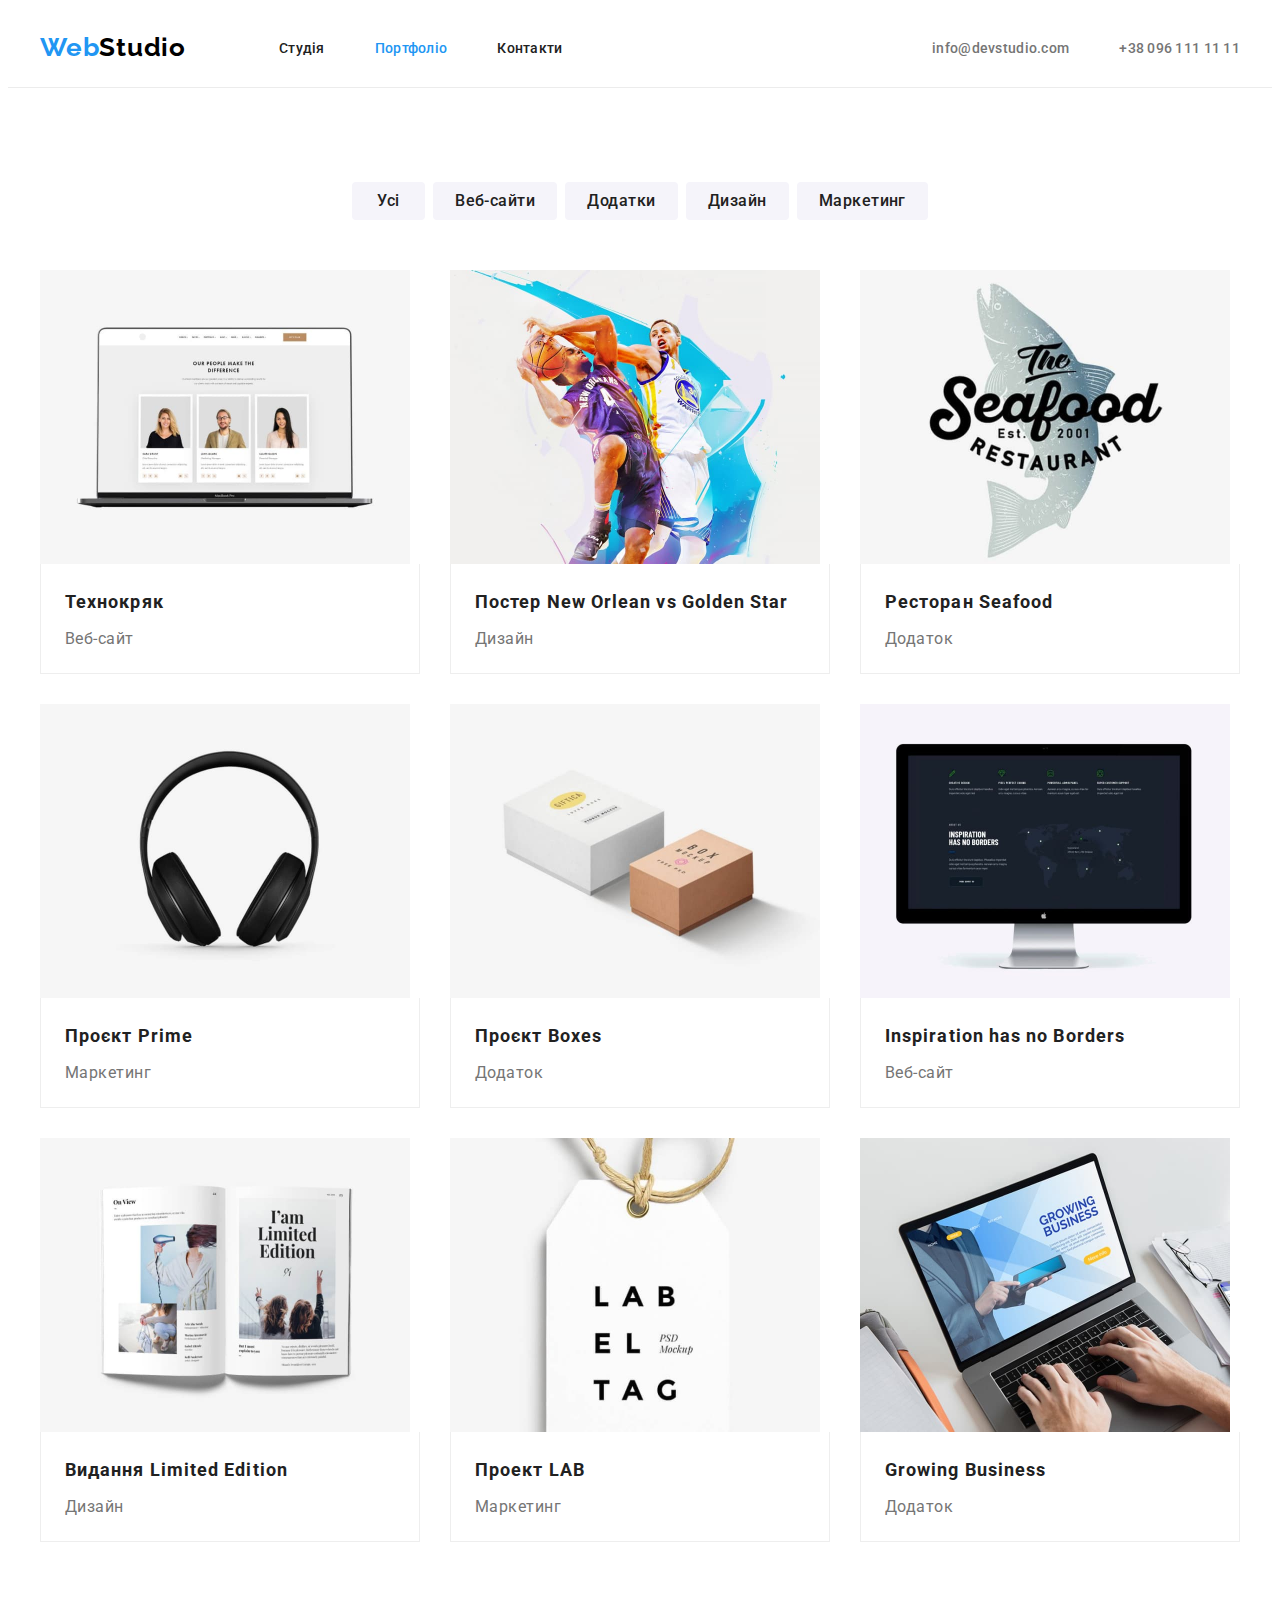
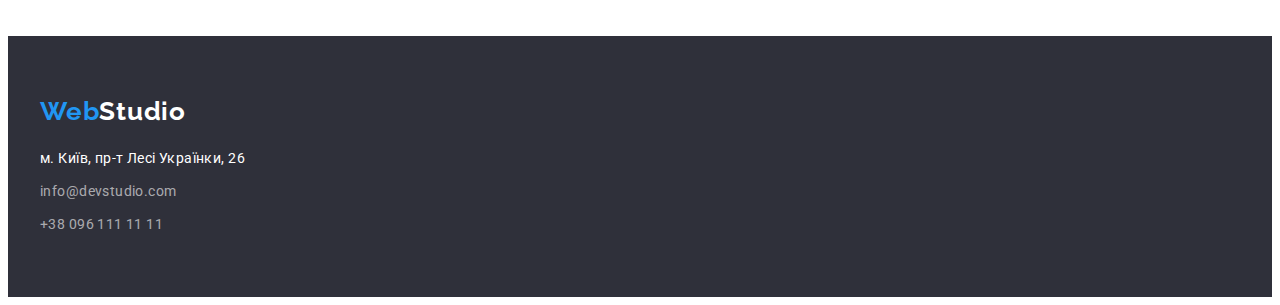
==== portfolio.html @ fdc6bad8 "start" ====
<!DOCTYPE html>
<html lang="uk">
  <head>
    <meta charset="UTF-8" />
    <meta http-equiv="X-UA-Compatible" content="IE=edge" />
    <meta name="viewport" content="width=device-width, initial-scale=1.0" />
    <title>Портфоліо</title>
    <link rel="preconnect" href="https://fonts.googleapis.com" />
    <link rel="preconnect" href="https://fonts.gstatic.com" crossorigin />
    <link
      href="https://fonts.googleapis.com/css2?family=Montserrat:wght@400;700&family=Raleway:wght@700&family=Roboto:wght@400;500;700;900&display=swap"
      rel="stylesheet"
    />
    <link
      rel="stylesheet"
      href="https://cdnjs.cloudflare.com/ajax/libs/modern-normalize/1.1.0/modern-normalize.min.css"
      integrity="sha512-wpPYUAdjBVSE4KJnH1VR1HeZfpl1ub8YT/NKx4PuQ5NmX2tKuGu6U/JRp5y+Y8XG2tV+wKQpNHVUX03MfMFn9Q=="
      crossorigin="anonymous"
      referrerpolicy="no-referrer"
    />
    <link rel="stylesheet" href="./css/styles.css" />
  </head>
  <body>
    <header class="header">
      <div class="container header-container">
        <nav class="header-navigation">
          <a href="./index.html" class="header-logo"><span class="half-logo">Web</span>Studio</a>
          <ul class="list header-link-list">
            <li>
              <a href="./index.html" class="nav-link link">Студія</a>
            </li>
            <li>
              <a href="./portfolio.html" class="nav-link link current">Портфоліо</a>
            </li>
            <li>
              <a href="" class="nav-link link">Контакти</a>
            </li>
          </ul>
        </nav>

        <ul class="list header-contacts-list">
          <li>
            <a href="mailto:info@devstudio.com" class="header-link link">info@devstudio.com</a>
          </li>
          <li>
            <a href="tel:+380961111111" class="header-link link">+38 096 111 11 11</a>
          </li>
        </ul>
      </div>
    </header>
    <main>
      <section class="filter-section section">
        <div class="container">
          <h1 class="visually-hidden">Портфоліо</h1>
          <ul class="list filter-button-list">
            <li class="filter-button-item">
              <button type="button" class="filter-button btn">Усі</button>
            </li>
            <li class="filter-button-item">
              <button type="button" class="filter-button btn">Веб-сайти</button>
            </li>
            <li class="filter-button-item">
              <button type="button" class="filter-button btn">Додатки</button>
            </li>
            <li class="filter-button-item">
              <button type="button" class="filter-button btn">Дизайн</button>
            </li>
            <li class="filter-button-item">
              <button type="button" class="filter-button btn">Маркетинг</button>
            </li>
          </ul>
        </div>
        <div class="container">
          <ul class="list project-list">
            <li class="project-item">
              <img src="./images/por-0.jpg" class="project-image" alt="ноутбук" width="370" height="294" />
              <div class="project-container">
                <h2 class="project-title">Технокряк</h2>
                <p class="project-alt">Веб-сайт</p>
              </div>
            </li>
            <li class="project-item">
              <img src="./images/por-1.jpg" class="project-image" alt="баскетбол" width="370" height="294" />
              <div class="project-container">
                <h2 class="project-title">Постер <span lang="en">New Orlean vs Golden Star</span></h2>
                <p class="project-alt">Дизайн</p>
              </div>
            </li>
            <li class="project-item">
              <img src="./images/por-2.jpg" class="project-image" alt="риба" width="370" height="294" />
              <div class="project-container">
                <h2 class="project-title">Ресторан <span lang="en">Seafood</span></h2>
                <p class="project-alt">Додаток</p>
              </div>
            </li>
            <li class="project-item">
              <img src="./images/por-3.jpg" class="project-image" alt="навушники" width="370" height="294" />
              <div class="project-container">
                <h2 class="project-title">Проєкт <span lang="en">Prime</span></h2>
                <p class="project-alt">Маркетинг</p>
              </div>
            </li>
            <li class="project-item">
              <img src="./images/por-4.jpg" class="project-image" alt="коробки" width="370" height="294" />
              <div class="project-container">
                <h2 class="project-title">Проєкт <span lang="en">Boxes</span></h2>
                <p class="project-alt">Додаток</p>
              </div>
            </li>
            <li class="project-item">
              <img src="./images/por-5.jpg" class="project-image" alt="монітор" width="370" height="294" />
              <div class="project-container">
                <h2 class="project-title">
                  <span lang="en">Inspiration has no Borders</span>
                </h2>
                <p class="project-alt">Веб-сайт</p>
              </div>
            </li>
            <li class="project-item">
              <img src="./images/por-6.jpg" class="project-image" alt="книжка" width="370" height="294" />
              <div class="project-container">
                <h2 class="project-title">Видання <span lang="en">Limited Edition</span></h2>
                <p class="project-alt">Дизайн</p>
              </div>
            </li>
            <li class="project-item">
              <img src="./images/por-7.jpg" class="project-image" alt="етикетка" width="370" height="294" />
              <div class="project-container">
                <h2 class="project-title">Проект <span lang="en">LAB</span></h2>
                <p class="project-alt">Маркетинг</p>
              </div>
            </li>
            <li class="project-item">
              <img src="./images/por-8.jpg" class="project-image" alt="ноутбук" width="370" height="294" />
              <div class="project-container">
                <h2 class="project-title">
                  <span lang="en">Growing Business</span>
                </h2>
                <p class="project-alt">Додаток</p>
              </div>
            </li>
          </ul>
        </div>
      </section>
    </main>
    <footer class="footer">
      <div class="container">
        <a href="./index.html" class="footer-logo"><span class="half-logo">Web</span>Studio</a>
        <address class="address">
          <ul class="list address-list">
            <li class="address-item">
              <a
                href="https://goo.gl/maps/ud8NmV5yiws8x5bs8"
                target="_blank"
                rel="noopener noreferrer"
                class="address-link link"
                >м. Київ, пр-т Лесі Українки, 26</a
              >
            </li>
            <li class="address-item">
              <a href="mailto:info@devstudio.com" class="footer-link link">info@devstudio.com</a>
            </li>
            <li class="address-item">
              <a href="tel:+380961111111" class="footer-link link">+38 096 111 11 11</a>
            </li>
          </ul>
        </address>
      </div>
    </footer>
  </body>
</html>
---- css/styles.css ----
:root {
  --master-text-color: #212121;
  --slave-text-color: #757575;
  --accent-site-color: #2196f3;
  --pure-white-color: #ffffff;
}

body {
  font-family: 'roboto', sans-serif;
  color: var(--master-text-color);
  background-color: var(--pure-white-color);
}

p,
h1,
h2,
h3 {
  margin: 0;
}

ul {
  margin: 0;
  padding-left: 0;
}

.container {
  width: 1200px;
  margin: 0 auto;
  padding-left: 15px;
  padding-right: 15px;
  /* outline: 2px solid #2196f3; */
}

.link {
  text-decoration: none;
}

.link:hover,
.link:focus {
  color: var(--accent-site-color);
}

.list {
  list-style: none;
}

.header {
  border-bottom: 1px solid #ececec;
}

.header-container {
  display: flex;
  align-items: center;
}

.header-navigation {
  display: flex;
  align-items: center;
}

.header-link-list {
  display: flex;
  align-items: center;
  gap: 50px;
}

/* .header-link-item {не задіяний} */

.header-contacts-list {
  display: flex;
  align-items: center;
  gap: 50px;
  margin-left: auto;
}

/* .header-contacts-item {не задіяний} */

.header-logo {
  font-family: 'Raleway';
  font-weight: 700;
  font-size: 26px;
  line-height: 1.19;
  letter-spacing: 0.03em;
  color: #000000;
  text-decoration: none;
  margin-right: 93px;
  padding-top: 24px;
  padding-bottom: 24px;
}

.half-logo {
  color: var(--accent-site-color);
}

.nav-link {
  font-weight: 500;
  font-size: 14px;
  line-height: 1.14;
  letter-spacing: 0.02em;
  color: var(--master-text-color);
  padding-top: 32px;
  padding-bottom: 32px;
}

.current {
  color: var(--accent-site-color);
}

.header-link {
  font-weight: 500;
  font-size: 14px;
  line-height: 1.14;
  letter-spacing: 0.02em;
  color: var(--slave-text-color);
  padding-top: 32px;
  padding-bottom: 32px;
}

.section {
  padding-top: 94px;
  padding-bottom: 94px;
}

.hero-section {
  background-color: #2f303a;
  padding-top: 200px;
  padding-bottom: 200px;
  text-align: center;
}

.hero-title {
  font-weight: 900;
  font-size: 44px;
  line-height: 1.36;
  letter-spacing: 0.06em;
  text-transform: uppercase;
  color: var(--pure-white-color);
  max-width: 696px;
  margin: 0 auto;
}

.hero-button {
  font-weight: 700;
  font-size: 16px;
  line-height: 1.88;
  letter-spacing: 0.06em;
  color: var(--pure-white-color);
  background-color: var(--accent-site-color);
  box-shadow: 0px 4px 4px rgba(0, 0, 0, 0.15);
  padding: 10px 32px;
  margin-top: 30px;
}

.hero-button:active {
  background-color: #188ce8;
}

.btn {
  cursor: pointer;
  font-family: inherit;
  /* Чи можна використовувати бордер 0? */
  border: 0px solid transparent;
  border-radius: 4px;
}

.benefit-section {
  padding-bottom: 0;
}

.benefit-list {
  display: flex;
  gap: 30px;
}

.benefit-item {
  width: calc((100% - 90px) / 4);
}

.benefit-title {
  font-weight: 700;
  font-size: 14px;
  line-height: 1.14;
  letter-spacing: 0.03em;
  text-transform: uppercase;
  margin-bottom: 10px;
}

.benefit-alt {
  font-size: 14px;
  line-height: 1.71;
  letter-spacing: 0.03em;
  color: var(--slave-text-color);
}

/* .process-section {не задіяний} */

.process-list {
  display: flex;
  gap: 30px;
}

.process-item {
  width: calc((100% - 60px) / 3);
}

.process-image {
  display: block;
  max-width: 100%;
  height: auto;
}

.process-title,
.member-main-title {
  font-weight: 700;
  font-size: 36px;
  line-height: 1.17;
  text-align: center;
  letter-spacing: 0.03em;
  margin-bottom: 50px;
}

.member-section {
  background-color: #f5f4fa;
}

.member-list {
  display: flex;
  gap: 30px;
}

.member-item {
  background-color: var(--pure-white-color);
  box-shadow: 0px 1px 3px rgba(0, 0, 0, 0.12), 0px 1px 1px rgba(0, 0, 0, 0.14), 0px 2px 1px rgba(0, 0, 0, 0.2);
  width: calc((100% - 90px) / 4);
  border-radius: 0px 0px 4px 4px;
}

.member-image {
  display: block;
  max-width: 100%;
  height: auto;
}

.member-container {
  padding: 30px 0;
}

.member-title {
  font-weight: 500;
  font-size: 16px;
  line-height: 1.19;
  text-align: center;
  letter-spacing: 0.03em;
  margin-bottom: 10px;
}

.member-alt {
  font-size: 16px;
  line-height: 1.19;
  text-align: center;
  letter-spacing: 0.03em;
  color: var(--slave-text-color);
}

.footer {
  background-color: #2f303a;
  padding-top: 60px;
  padding-bottom: 60px;
}

.footer-logo {
  font-family: 'Raleway';
  font-weight: 700;
  font-size: 26px;
  line-height: 1.19;
  letter-spacing: 0.03em;
  color: var(--pure-white-color);
  text-decoration: none;
}

.address {
  margin-top: 20px;
}

/* .address-list {не задіяний} */

.address-item:not(:last-child) {
  margin-bottom: 9px;
}

.address-link {
  font-style: normal;
  font-size: 14px;
  line-height: 1.71;
  letter-spacing: 0.03em;
  color: var(--pure-white-color);
}

.footer-link {
  font-style: normal;
  font-size: 14px;
  line-height: 1.71;
  letter-spacing: 0.03em;
  color: rgba(255, 255, 255, 0.6);
}

.visually-hidden {
  position: absolute;
  white-space: nowrap;
  width: 1px;
  height: 1px;
  overflow: hidden;
  border: 0;
  padding: 0;
  clip: rect(0 0 0 0);
  clip-path: inset(50%);
  margin: -1px;
}

/* .filter-section {не задіяний} */

.filter-button-list {
  display: flex;
  gap: 8px;
  margin-bottom: 50px;
  justify-content: center;
}

/* .filter-button-item {не задіяний} */

.filter-button {
  font-weight: 500;
  font-size: 16px;
  line-height: 1.62;
  letter-spacing: 0.03em;
  color: var(--master-text-color);
  background-color: #f5f4fa;
  min-width: 73px;
  padding: 6px 22px;
}

.filter-button:hover,
.filter-button:focus {
  color: var(--pure-white-color);
  background-color: var(--accent-site-color);
  box-shadow: 0px 3px 1px rgba(0, 0, 0, 0.1), 0px 1px 2px rgba(0, 0, 0, 0.08), 0px 2px 2px rgba(0, 0, 0, 0.12);
}

.project-list {
  display: flex;
  flex-wrap: wrap;
  gap: 30px;
}

.project-item {
  background-color: var(--pure-white-color);
  width: calc((100% - 60px) / 3);
}

.project-image {
  display: block;
  max-width: 100%;
  height: auto;
}

.project-container {
  border: 1px solid #eeeeee;
  border-top: none;
  padding: 20px 24px 19px 24px;
}

.project-title {
  font-weight: 700;
  font-size: 18px;
  line-height: 2;
  letter-spacing: 0.06em;
  color: var(--master-text-color);
  margin-bottom: 4px;
}

.project-alt {
  font-size: 16px;
  line-height: 1.88;
  letter-spacing: 0.03em;
  color: var(--slave-text-color);
}
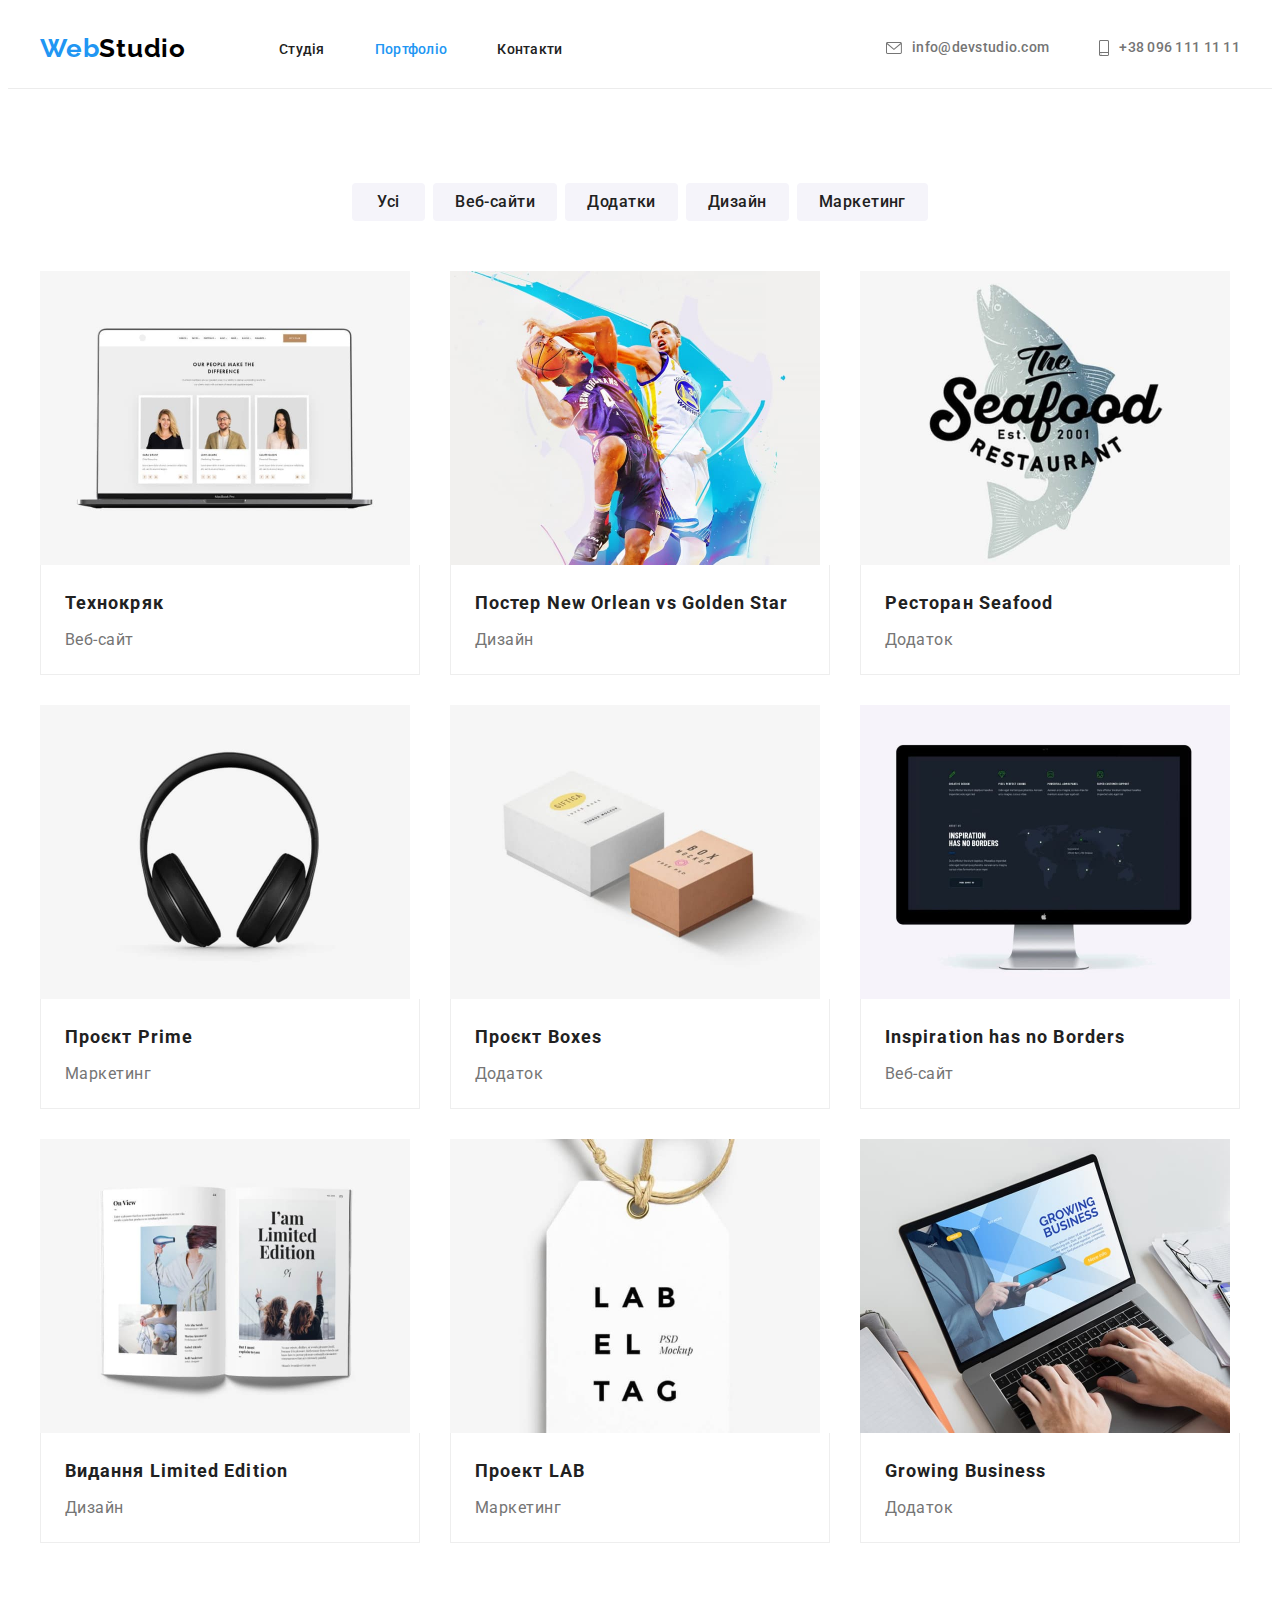
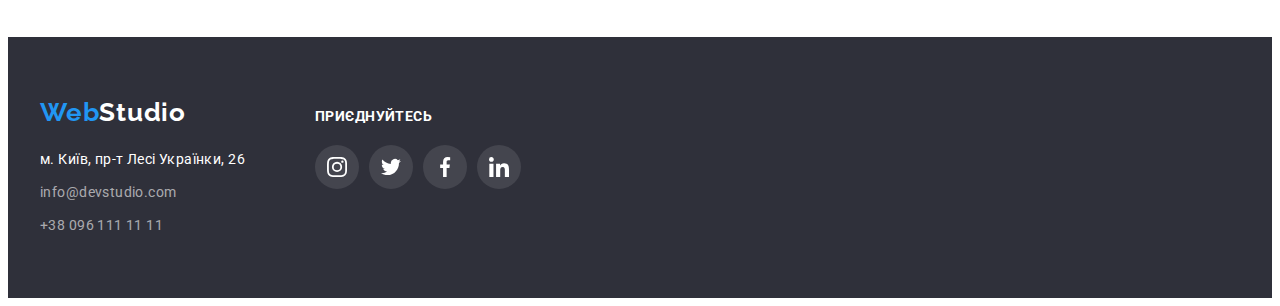
==== commit 644b7544: "shadow" ====
--- a/portfolio.html
+++ b/portfolio.html
@@ -26,24 +26,33 @@
         <nav class="header-navigation">
           <a href="./index.html" class="header-logo"><span class="half-logo">Web</span>Studio</a>
           <ul class="list header-link-list">
-            <li>
+            <li class="header-link-item">
               <a href="./index.html" class="nav-link link">Студія</a>
             </li>
-            <li>
+            <li class="header-link-item">
               <a href="./portfolio.html" class="nav-link link current">Портфоліо</a>
             </li>
-            <li>
+            <li class="header-link-item">
               <a href="" class="nav-link link">Контакти</a>
             </li>
           </ul>
         </nav>
-
         <ul class="list header-contacts-list">
-          <li>
-            <a href="mailto:info@devstudio.com" class="header-link link">info@devstudio.com</a>
+          <li class="header-contacts-item">
+            <a href="mailto:info@devstudio.com" class="header-link link">
+              <svg class="header-first-icon" width="16" height="12">
+                <use href="./images/sprite.svg#icon-contact-0"></use>
+              </svg>
+              info@devstudio.com
+            </a>
           </li>
-          <li>
-            <a href="tel:+380961111111" class="header-link link">+38 096 111 11 11</a>
+          <li class="header-contacts-item">
+            <a href="tel:+380961111111" class="header-link link">
+              <svg class="header-second-icon" width="10" height="16">
+                <use href="./images/sprite.svg#icon-contact-1"></use>
+              </svg>
+              +38 096 111 11 11
+            </a>
           </li>
         </ul>
       </div>
@@ -144,27 +153,62 @@
       </section>
     </main>
     <footer class="footer">
-      <div class="container">
-        <a href="./index.html" class="footer-logo"><span class="half-logo">Web</span>Studio</a>
-        <address class="address">
-          <ul class="list address-list">
-            <li class="address-item">
-              <a
-                href="https://goo.gl/maps/ud8NmV5yiws8x5bs8"
-                target="_blank"
-                rel="noopener noreferrer"
-                class="address-link link"
-                >м. Київ, пр-т Лесі Українки, 26</a
-              >
-            </li>
-            <li class="address-item">
-              <a href="mailto:info@devstudio.com" class="footer-link link">info@devstudio.com</a>
-            </li>
-            <li class="address-item">
-              <a href="tel:+380961111111" class="footer-link link">+38 096 111 11 11</a>
-            </li>
-          </ul>
-        </address>
+      <div class="container footer-container">
+        <div class="logo-address">
+          <a href="./index.html" class="footer-logo"><span class="half-logo">Web</span>Studio</a>
+          <address class="address">
+            <ul class="list address-list">
+              <li class="address-item">
+                <a
+                  href="https://goo.gl/maps/ud8NmV5yiws8x5bs8"
+                  target="_blank"
+                  rel="noopener noreferrer"
+                  class="address-link link"
+                  >м. Київ, пр-т Лесі Українки, 26</a
+                >
+              </li>
+              <li class="address-item">
+                <a href="mailto:info@devstudio.com" class="footer-link link">info@devstudio.com</a>
+              </li>
+              <li class="address-item">
+                <a href="tel:+380961111111" class="footer-link link">+38 096 111 11 11</a>
+              </li>
+            </ul>
+          </address>
+        </div>
+        <div class="footer-social-icons">
+          <p class="footer-social-text">приєднуйтесь</p>
+          <ul class="footer-social-list list">
+            <li class="footer-social-item">
+              <a href="" class="footer-social-link">
+                <svg class="footer-social-icon" width="20" height="20">
+                  <use href="./images/sprite.svg#icon-social-0"></use>
+                </svg>
+              </a>
+            </li>
+            <li class="footer-social-item">
+              <a href="" class="footer-social-link">
+                <svg class="footer-social-icon" width="20" height="20">
+                  <use href="./images/sprite.svg#icon-social-1"></use>
+                </svg>
+              </a>
+            </li>
+            <li class="footer-social-item">
+              <a href="" class="footer-social-link">
+                <svg class="footer-social-icon" width="20" height="20">
+                  <use href="./images/sprite.svg#icon-social-2"></use>
+                </svg>
+              </a>
+            </li>
+            <li class="footer-social-item">
+              <a href="" class="footer-social-link">
+                <svg class="footer-social-icon" width="20" height="20">
+                  <use href="./images/sprite.svg#icon-social-3"></use>
+                </svg>
+              </a>
+            </li>
+          </ul>
+        </div>
       </div>
     </footer>
   </body>
--- a/css/styles.css
+++ b/css/styles.css
@@ -73,6 +73,16 @@
   margin-left: auto;
 }
 
+.header-first-icon {
+  fill: currentColor;
+  margin-right: 10px;
+}
+
+.header-second-icon {
+  fill: currentColor;
+  margin-right: 10px;
+}
+
 /* .header-contacts-item {не задіяний} */
 
 .header-logo {
@@ -114,6 +124,8 @@
   color: var(--slave-text-color);
   padding-top: 32px;
   padding-bottom: 32px;
+  display: flex;
+  align-items: center;
 }
 
 .section {
@@ -122,10 +134,20 @@
 }
 
 .hero-section {
-  background-color: #2f303a;
   padding-top: 200px;
   padding-bottom: 200px;
   text-align: center;
+}
+
+.hero-image {
+  background-image: linear-gradient(rgba(47, 48, 58, 0.4), rgba(47, 48, 58, 0.4)), url(../images/hero-bg.jpg);
+  background-repeat: no-repeat;
+  background-position: center;
+  background-size: cover;
+  max-width: 1600px;
+  margin-left: auto;
+  margin-right: auto;
+  background-color: #c4c4c4;
 }
 
 .hero-title {
@@ -176,6 +198,34 @@
   width: calc((100% - 90px) / 4);
 }
 
+.benefit-item::before {
+  width: 270px;
+  height: 120px;
+  content: '';
+  display: block;
+  background-position: center;
+  background-repeat: no-repeat;
+  background-color: #f5f4fa;
+  border-radius: 4px;
+  margin-bottom: 30px;
+}
+
+.antenna-icon::before {
+  background-image: url(../images/benefit-0.svg);
+}
+
+.clock-icon::before {
+  background-image: url(../images/benefit-1.svg);
+}
+
+.diagram-icon::before {
+  background-image: url(../images/benefit-2.svg);
+}
+
+.astronaut-icon::before {
+  background-image: url(../images/benefit-3.svg);
+}
+
 .benefit-title {
   font-weight: 700;
   font-size: 14px;
@@ -260,6 +310,70 @@
   text-align: center;
   letter-spacing: 0.03em;
   color: var(--slave-text-color);
+  margin-bottom: 16px;
+}
+
+.member-social-list {
+  display: flex;
+  gap: 10px;
+  justify-content: center;
+}
+
+/* .member-social-item {не задіяний} */
+
+.member-social-link {
+  width: 44px;
+  height: 44px;
+  background-color: var(--pure-white-color);
+  fill: #afb1b8;
+  border-radius: 50%;
+  display: flex;
+  justify-content: center;
+  align-items: center;
+}
+
+.member-social-link:hover,
+.member-social-link:focus {
+  background-color: var(--accent-site-color);
+  fill: var(--pure-white-color);
+}
+
+.clients-section {
+  background-color: var(--pure-white-color);
+}
+
+.client-title {
+  font-weight: 700;
+  font-size: 36px;
+  line-height: 1.17;
+  text-align: center;
+  letter-spacing: 0.03em;
+  margin-bottom: 50px;
+}
+
+.client-list {
+  display: flex;
+  gap: 30px;
+}
+
+/* .client-item {не задіяний} */
+
+.client-link {
+  width: 170px;
+  height: 92px;
+  background-color: var(--pure-white-color);
+  border-radius: 4px;
+  border: 1px solid #afb1b8;
+  display: flex;
+  align-items: center;
+  justify-content: center;
+  fill: #afb1b8;
+}
+
+.client-link:hover,
+.client-link:focus {
+  fill: var(--accent-site-color);
+  border-color: var(--accent-site-color);
 }
 
 .footer {
@@ -303,6 +417,47 @@
   letter-spacing: 0.03em;
   color: rgba(255, 255, 255, 0.6);
 }
+
+.footer-container {
+  display: flex;
+  align-items: baseline;
+  gap: 70px;
+}
+
+.footer-social-text {
+  font-weight: 700;
+  font-size: 14px;
+  line-height: 1.14;
+  letter-spacing: 0.03em;
+  text-transform: uppercase;
+  color: var(--pure-white-color);
+  margin-bottom: 20px;
+}
+
+.footer-social-list {
+  display: flex;
+  gap: 10px;
+}
+
+/* .footer-social-item {не задіяний} */
+
+.footer-social-link:hover,
+.footer-social-link:focus {
+  background-color: var(--accent-site-color);
+}
+
+.footer-social-link {
+  width: 44px;
+  height: 44px;
+  background-color: rgba(255, 255, 255, 0.1);
+  fill: var(--pure-white-color);
+  border-radius: 50%;
+  display: flex;
+  justify-content: center;
+  align-items: center;
+}
+
+/* .footer-social-icon {не задіяний} */
 
 .visually-hidden {
   position: absolute;
@@ -357,6 +512,10 @@
   width: calc((100% - 60px) / 3);
 }
 
+.project-item:hover {
+  box-shadow: 0px 4px 4px rgba(0, 0, 0, 0.25);
+}
+
 .project-image {
   display: block;
   max-width: 100%;
